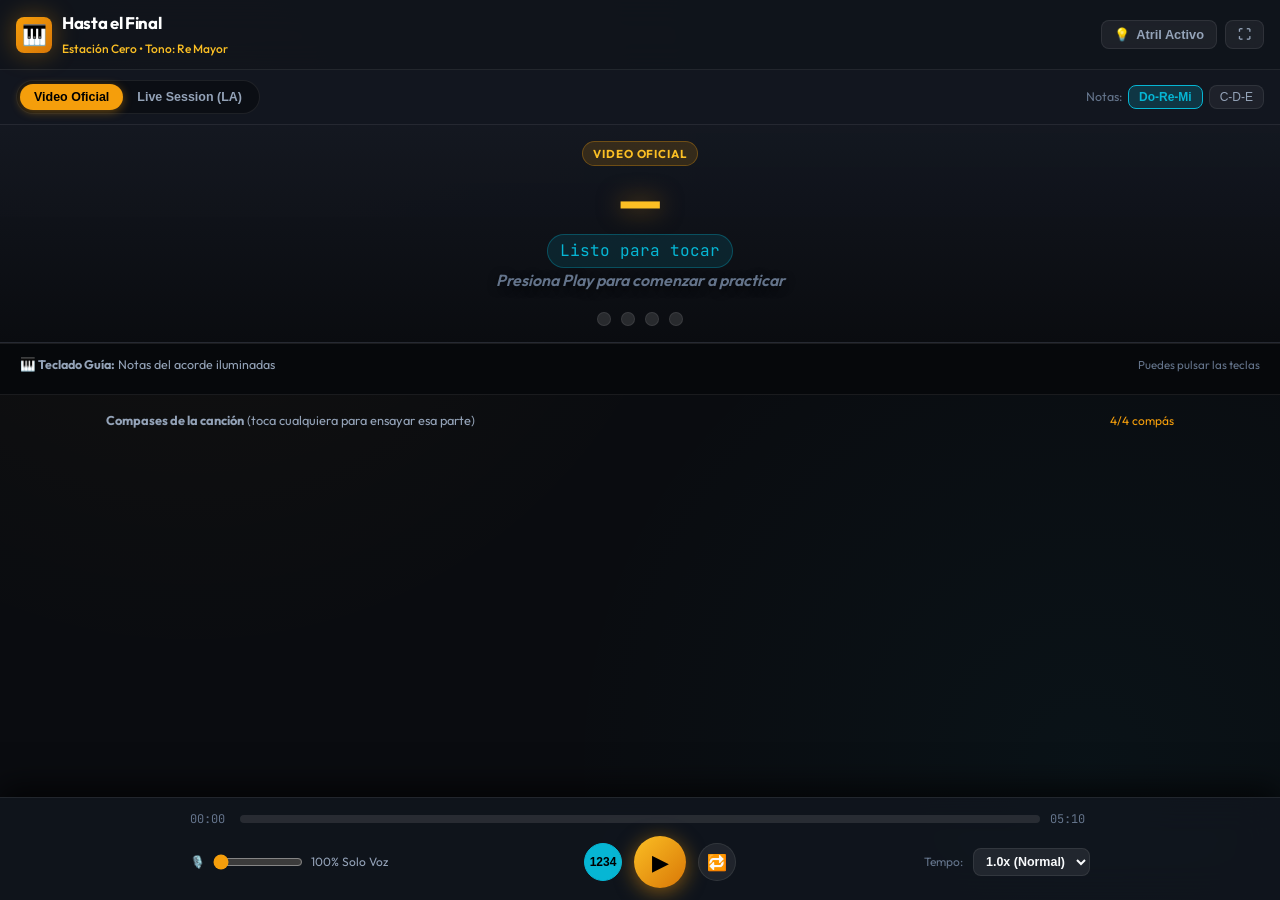
==== index.html @ b14959ee "feat: PianoVocal Companion con voz aislada por IA y modo atril" ====
<!DOCTYPE html>
<html>
<head>
  <meta charset="utf-8">
  <meta http-equiv="refresh" content="0; url=./app/index.html">
  <title>PianoVocal Companion</title>
</head>
<body>
  <p>Redirigiendo a <a href="./app/index.html">PianoVocal Companion</a>...</p>
</body>
</html>
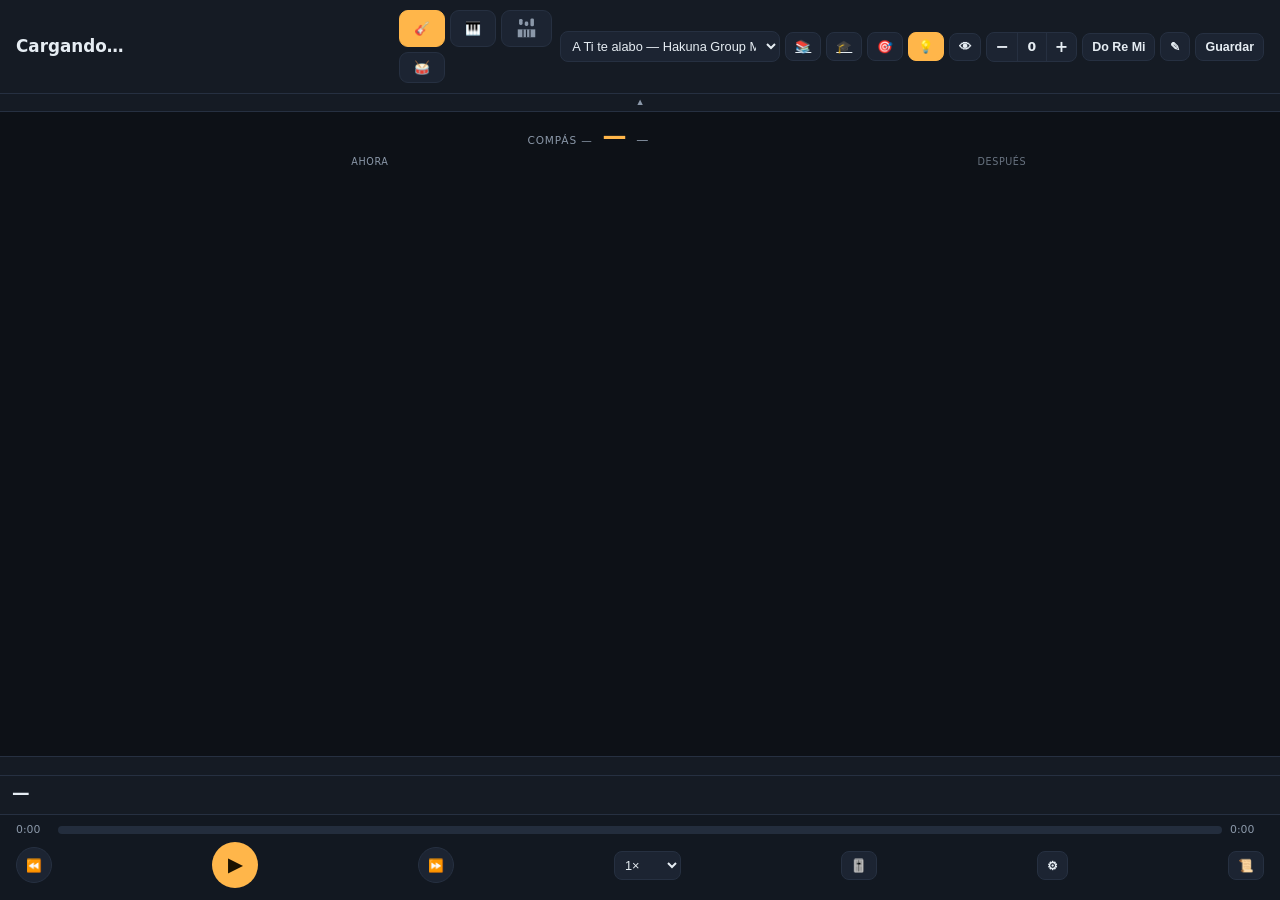
==== commit 353f1488: "feat: adaptar atril chordify-claude para GitHub Pages y actualizar interfaz" ====
--- a/index.html
+++ b/index.html
@@ -1,11 +1,15 @@
 <!DOCTYPE html>
-<html>
+<html lang="es">
 <head>
-  <meta charset="utf-8">
-  <meta http-equiv="refresh" content="0; url=./app/index.html">
-  <title>PianoVocal Companion</title>
+<meta charset="UTF-8">
+<meta name="viewport" content="width=device-width, initial-scale=1">
+<meta http-equiv="refresh" content="0; url=en-curso/chordify-claude/app/">
+<title>Atril — acordes, piano y batería</title>
+<script>
+location.replace('en-curso/chordify-claude/app/' + location.search + location.hash);
+</script>
 </head>
-<body>
-  <p>Redirigiendo a <a href="./app/index.html">PianoVocal Companion</a>...</p>
+<body style="background:#0d1117;color:#e6edf3;font-family:system-ui,sans-serif;display:flex;align-items:center;justify-content:center;height:100vh;margin:0">
+<p>Abriendo el <a href="en-curso/chordify-claude/app/" style="color:#58a6ff">Atril de ensayo</a>…</p>
 </body>
 </html>
